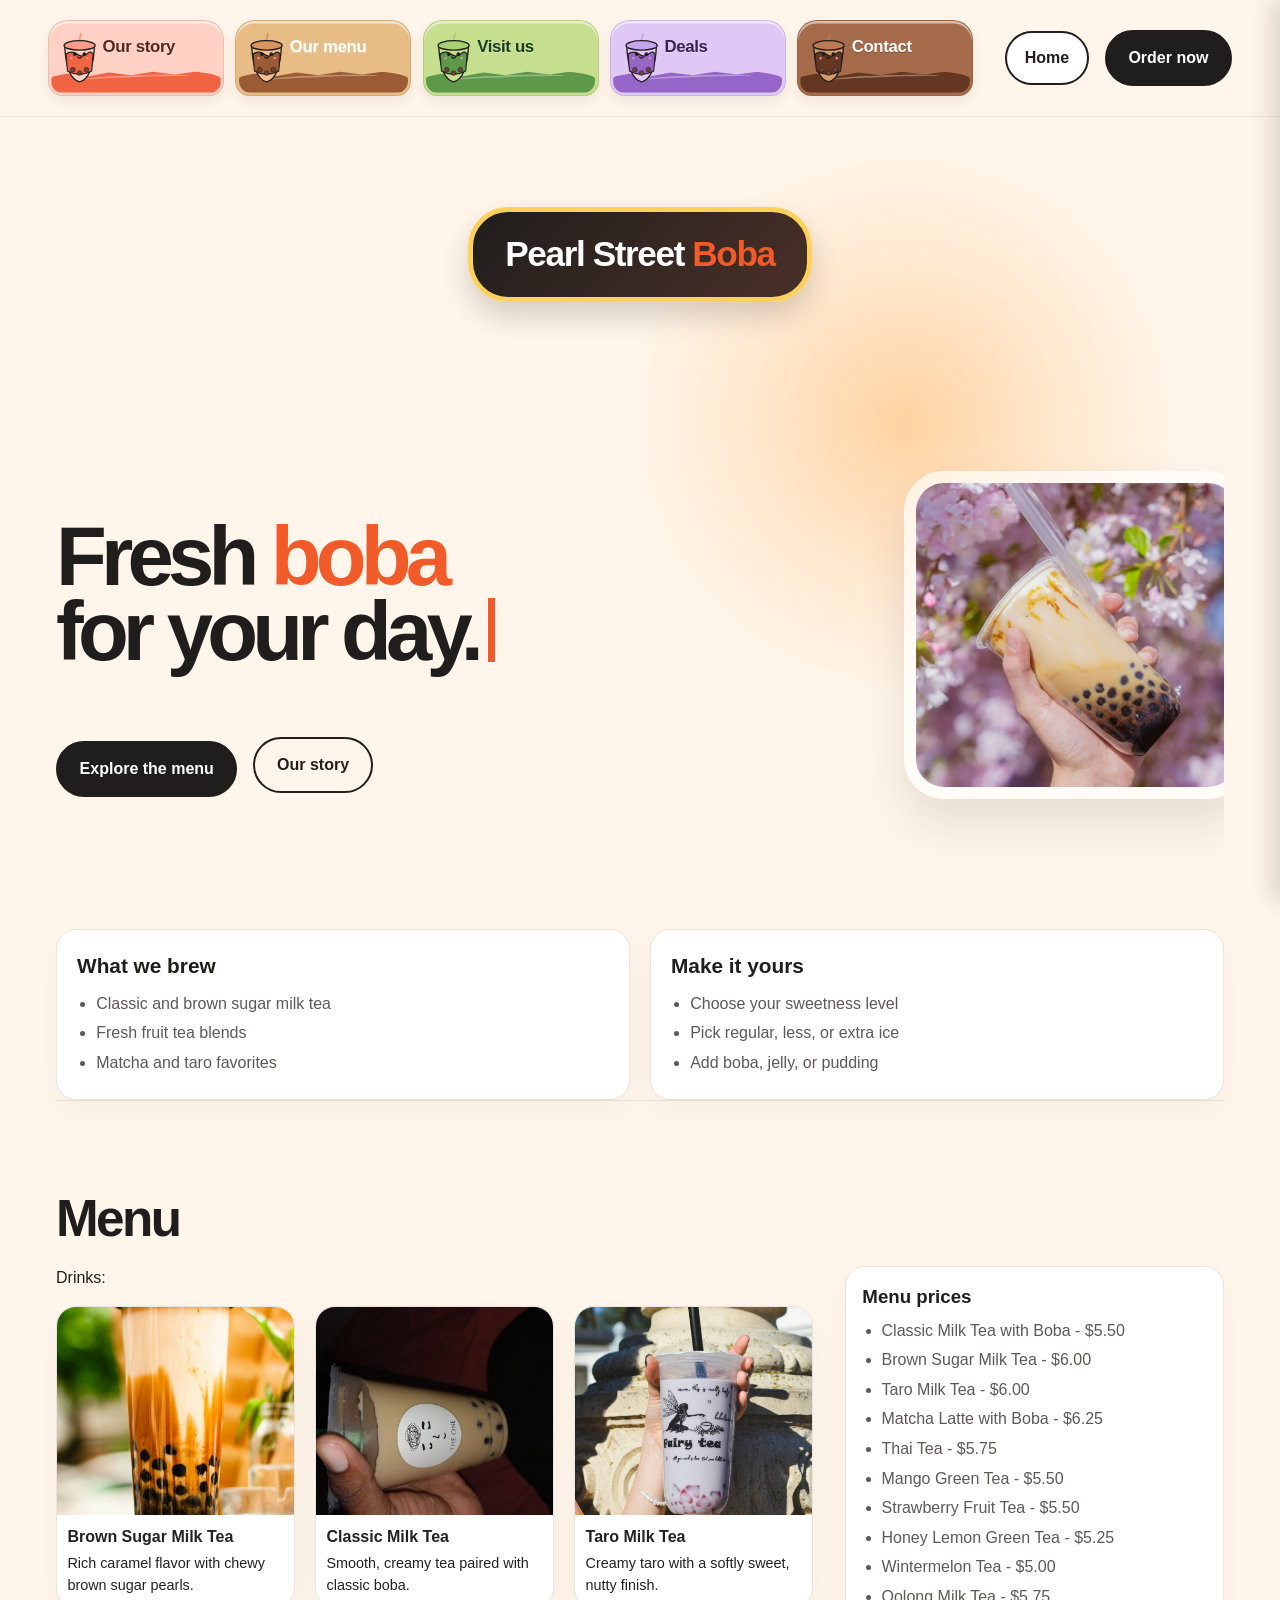
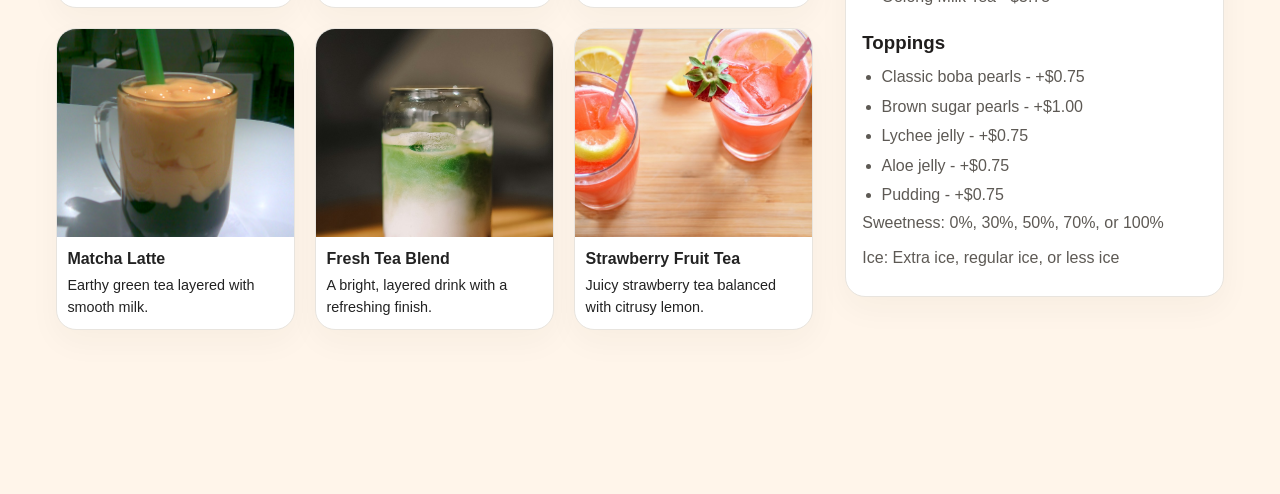
==== index.html @ e5bd7347 "Add home button to site navigation" ====
<!DOCTYPE html>
<html lang="en">
<head>
  <meta charset="UTF-8" />
  <meta name="viewport" content="width=device-width, initial-scale=1.0" />
  <title>Pearl Street Boba</title>
  <style>
    body {
      margin: 0;
      padding: 1.5rem;
      font-family: Arial, Helvetica, sans-serif;
      font-size: 1rem;
      line-height: 1.5;
      color: #222;
      background: #f7f7f7;
    }

    .top-tabs {
      display: flex;
      gap: 0.5rem;
      margin-bottom: 1.5rem;
      padding-bottom: 0.5rem;
      border-bottom: 1px solid #ddd;
    }

    .top-tabs a {
      padding: 0.55rem 0.8rem;
      color: #2f6f3e;
      background: #fff;
      border: 1px solid #cbd9cb;
      border-radius: 0.25rem;
      text-decoration: none;
    }

    .top-tabs a:hover,
    .top-tabs a:focus-visible {
      color: #fff;
      background: #2f6f3e;
    }

    h1 {
      margin: 0 0 0.35rem;
      font-size: 2rem;
    }

    h2 {
      margin: 1.75rem 0 0.5rem;
      font-size: 1.2rem;
    }

    p {
      margin: 0 0 0.65rem;
      max-width: 36rem;
    }

    ul {
      margin: 0 0 0.75rem;
      padding-left: 1.25rem;
    }

    li {
      margin-bottom: 0.25rem;
    }

    .hero {
      display: grid;
      grid-template-columns: minmax(0, 1fr) minmax(14rem, 20rem);
      gap: 1.5rem;
      align-items: center;
      margin-bottom: 2rem;
      padding: 2rem;
      background: #e8f3e8;
      border-radius: 0.5rem;
    }

    .hero h1 {
      margin-bottom: 0.5rem;
    }

    .hero-button {
      display: inline-block;
      margin-top: 0.5rem;
      padding: 0.65rem 1rem;
      color: #fff;
      background: #2f6f3e;
      border-radius: 0.25rem;
      text-decoration: none;
    }

    .hero img {
      width: 100%;
      height: 18rem;
      object-fit: cover;
      border-radius: 0.5rem;
      animation: slide-in 0.8s ease-out both;
    }

    @keyframes slide-in {
      from {
        opacity: 0;
        transform: translateX(2rem);
      }
      to {
        opacity: 1;
        transform: translateX(0);
      }
    }

    .shop-intro {
      margin-bottom: 2rem;
      padding: 1.5rem;
      background: #fff;
      border: 1px solid #ddd;
      border-radius: 0.5rem;
    }

    .shop-intro h1,
    .shop-intro h2 {
      margin-top: 0;
    }

    .items-section {
      padding-top: 1rem;
      border-top: 2px solid #d9e5d9;
    }

    .quick-picks-row {
      display: grid;
      grid-template-columns: repeat(2, minmax(0, 1fr));
      gap: 1.25rem;
      margin: 1.5rem 0 0;
    }

    .quick-pick {
      padding: 1.25rem;
      border: 1px solid #e8e4de;
      border-radius: 1.25rem;
      background: #fff;
      box-shadow: 0 0.75rem 2rem rgba(61, 46, 33, 0.04);
    }

    .quick-pick h2 {
      margin: 0 0 0.65rem;
      font-size: 1.3rem;
    }

    .quick-pick ul,
    .price-list ul {
      margin: 0;
      padding-left: 1.2rem;
      color: #5d5954;
    }

    .quick-pick li + li,
    .price-list li + li {
      margin-top: 0.35rem;
    }

    .menu-layout {
      display: grid;
      grid-template-columns: minmax(0, 2fr) minmax(14rem, 1fr);
      gap: 1.5rem;
      align-items: start;
    }

    .price-list {
      padding: 1rem;
      background: #fff;
      border: 1px solid #ddd;
      border-radius: 0.4rem;
    }

    .price-list h3 {
      margin: 0 0 0.5rem;
    }

    .price-list h3:not(:first-child) {
      margin-top: 1.25rem;
    }

    .drink-gallery {
      display: grid;
      grid-template-columns: repeat(3, minmax(0, 1fr));
      gap: 1rem;
      max-width: 48rem;
      margin: 1rem 0 1.25rem;
    }

    .drink-card {
      display: flex;
      flex-direction: column;
      width: 100%;
      margin: 0;
      padding: 0;
      color: #222;
      font: inherit;
      text-align: left;
      cursor: pointer;
      overflow: hidden;
      background: #fff;
      border: 1px solid #ddd;
      border-radius: 0.4rem;
      transition: transform 0.2s ease, border-color 0.2s ease;
    }

    .drink-card:hover,
    .drink-card:focus-visible {
      transform: translateY(-0.2rem);
      border-color: #2f6f3e;
    }

    .drink-card img {
      display: block;
      width: 100%;
      height: 10rem;
      object-fit: cover;
    }

    .drink-card-copy {
      flex: 1;
      padding: 0.65rem;
      font-size: 0.9rem;
    }

    .drink-card-copy strong {
      display: block;
      margin: 0 0 0.25rem;
      font-size: 1rem;
    }

    .drink-card-copy span {
      display: block;
      margin: 0;
      font-size: 0.9rem;
    }

    .drink-details {
      position: fixed;
      top: 0;
      right: 0;
      z-index: 2;
      box-sizing: border-box;
      width: min(22rem, calc(100% - 2rem));
      height: 100vh;
      padding: 2rem 1.5rem;
      overflow-y: auto;
      background: #fff;
      box-shadow: -0.5rem 0 1.5rem rgba(0, 0, 0, 0.15);
      transform: translateX(100%);
      transition: transform 0.3s ease;
    }

    .drink-details.is-open {
      transform: translateX(0);
    }

    .drink-details h2 {
      margin-top: 0;
    }

    .details-label {
      color: #2f6f3e;
      font-size: 0.85rem;
      font-weight: bold;
      text-transform: uppercase;
      letter-spacing: 0.05em;
    }

    .details-close {
      position: absolute;
      top: 1rem;
      right: 1rem;
      padding: 0.25rem 0.55rem;
      color: #222;
      background: #f1f1f1;
      border: 1px solid #ddd;
      border-radius: 0.25rem;
      font-size: 1.25rem;
      cursor: pointer;
    }

    .info-row {
      display: grid;
      grid-template-columns: repeat(2, minmax(0, 1fr));
      gap: 1rem;
      margin-top: 1.5rem;
    }

    .info-block {
      padding: 1rem;
      background: #fff;
      border: 1px solid #ddd;
      border-radius: 0.4rem;
    }

    .info-block h2 {
      margin-top: 0;
    }

    @media (max-width: 600px) {
      .hero {
        grid-template-columns: 1fr;
      }

      .menu-layout {
        grid-template-columns: 1fr;
      }

      .drink-gallery,
      .info-row {
        grid-template-columns: repeat(2, minmax(0, 1fr));
      }
    }

    @media (max-width: 450px) {
      .drink-gallery,
      .info-row {
        grid-template-columns: 1fr;
      }
    }

    body {
      padding: 0;
      color: #201e1d;
      background: #fff5ea;
    }

    .site-header {
      display: flex;
      align-items: center;
      gap: 2rem;
      padding: 1.25rem 3rem;
      background: #fff5ea;
      border-bottom: 1px solid #e8e4de;
    }

    .brand {
      display: inline-flex;
      align-items: center;
      gap: 0.7rem;
      color: #201e1d;
      font-size: 1.25rem;
      font-weight: 800;
      letter-spacing: -0.03em;
      text-decoration: none;
      white-space: nowrap;
    }

    .brand-mark {
      display: grid;
      width: 2.4rem;
      height: 2.4rem;
      place-items: center;
      color: #201e1d;
      background: #ffd05a;
      border-radius: 50%;
      font-size: 0.75rem;
      font-weight: 900;
    }

    .site-header .top-tabs {
      flex: 1;
      justify-content: stretch;
      gap: 0.7rem;
      margin: 0;
      padding: 0;
      border: 0;
    }

    .site-header .top-tabs a {
      flex: 1 1 0;
      position: relative;
      overflow: visible;
      box-sizing: border-box;
      height: 4.75rem;
      padding: 0.8rem 0.65rem 0.8rem 3.35rem;
      color: #5d5954;
      border: 1px solid rgba(61, 46, 33, 0.12);
      border-radius: 1.25rem 1.25rem 0.9rem 0.9rem;
      background: var(--drink-body);
      box-shadow: inset 0 0.15rem 0 rgba(255, 255, 255, 0.55), 0 0.35rem 0.75rem rgba(61, 46, 33, 0.08);
      font-weight: 900;
      font-size: 1.05rem;
      letter-spacing: -0.02em;
      text-align: center;
      text-shadow: 0 0.05rem 0 rgba(255, 255, 255, 0.35);
      white-space: nowrap;
      transition: transform 0.2s ease, box-shadow 0.2s ease;
    }

    .site-header .top-tabs a > .nav-label {
      position: relative;
      z-index: 2;
      display: block;
      text-align: left;
    }

    .site-header .top-tabs a > .box-liquid {
      position: absolute;
      right: 0.15rem;
      bottom: 0.15rem;
      left: 0.15rem;
      z-index: 0;
      display: block;
      height: 1.45rem;
      background: var(--drink-liquid);
      border-radius: 50% 50% 0.75rem 0.75rem / 42% 42% 0.75rem 0.75rem;
      clip-path: polygon(0 32%, 10% 18%, 22% 29%, 34% 13%, 47% 25%, 60% 10%, 73% 22%, 86% 9%, 100% 20%, 100% 100%, 0 100%);
    }

    .site-header .top-tabs a > .box-liquid::after {
      position: absolute;
      top: 0.35rem;
      right: 18%;
      left: 18%;
      height: 0.25rem;
      border-top: 2px solid rgba(255, 255, 255, 0.32);
      border-radius: 50%;
      content: "";
      transform: rotate(-2deg);
    }

    .drink-sticker {
      position: absolute;
      top: 0.55rem;
      left: 0.55rem;
      z-index: 2;
      display: block;
      width: 2.7rem;
      height: 3.7rem;
      overflow: visible;
    }

    .drink-sticker .sticker-body {
      fill: var(--sticker-body);
      stroke: #201e1d;
      stroke-width: 2;
    }

    .drink-sticker .sticker-liquid {
      fill: var(--sticker-liquid);
      stroke: #201e1d;
      stroke-width: 1.5;
      transform: scaleY(1.25) translateY(-0.08rem);
      transform-origin: center bottom;
    }

    .drink-sticker .sticker-lid {
      fill: var(--sticker-lid);
      stroke: #201e1d;
      stroke-width: 2;
    }

    .drink-sticker .sticker-straw {
      fill: none;
      stroke: var(--sticker-lid);
      stroke-width: 3;
      stroke-linecap: round;
    }

    .drink-sticker .sticker-eye {
      fill: #201e1d;
    }

    .drink-sticker .sticker-cheek {
      fill: #f49a9d;
    }

    .drink-sticker .sticker-pearl {
      fill: #704432;
      stroke: #201e1d;
      stroke-width: 0.8;
    }

    .drink-sticker .sticker-mouth {
      fill: none;
      stroke: #201e1d;
      stroke-width: 1.7;
      stroke-linecap: round;
    }

    .site-header .top-tabs a > .cup-straw {
      position: absolute;
      top: -0.35rem;
      left: 50%;
      z-index: 0;
      display: block;
      width: 0.18rem;
      height: 0.8rem;
      background: rgba(255, 255, 255, 0.78);
      border: 1px solid rgba(61, 46, 33, 0.28);
      border-radius: 0.2rem;
      transform: translateX(-50%) rotate(8deg);
    }

    .site-header .top-tabs a > .cup-liquid {
      position: absolute;
      right: 0;
      bottom: 0;
      left: 0;
      z-index: 0;
      display: block;
      height: 1.85rem;
      background: var(--drink-liquid);
      border-radius: 50% 50% 0.8rem 0.8rem / 28% 28% 0.8rem 0.8rem;
      clip-path: polygon(0 30%, 10% 18%, 22% 27%, 34% 13%, 47% 22%, 60% 10%, 73% 19%, 86% 7%, 100% 15%, 100% 100%, 0 100%);
      transform: rotate(-6deg) scale(1.04);
      transform-origin: center bottom;
    }

    .site-header .top-tabs a > .cup-liquid::after {
      position: absolute;
      top: 0.45rem;
      left: 18%;
      width: 64%;
      height: 0.35rem;
      border-top: 2px solid rgba(255, 255, 255, 0.3);
      border-radius: 50%;
      content: "";
      transform: rotate(-2deg);
    }

    .site-header .top-tabs a > .cup-face {
      position: absolute;
      top: 2rem;
      left: 50%;
      z-index: 2;
      display: block;
      width: 2.4rem;
      height: 1.25rem;
      background:
        radial-gradient(circle at 24% 34%, #201e1d 0 0.18rem, transparent 0.2rem),
        radial-gradient(circle at 76% 34%, #201e1d 0 0.18rem, transparent 0.2rem),
        radial-gradient(circle at 4% 77%, #f49a9d 0 0.14rem, transparent 0.17rem),
        radial-gradient(circle at 96% 77%, #f49a9d 0 0.14rem, transparent 0.17rem);
      border-radius: 50%;
      transform: translateX(-50%);
    }

    .site-header .top-tabs a > .cup-face::after {
      position: absolute;
      top: 0.55rem;
      left: 50%;
      width: 0.55rem;
      height: 0.28rem;
      border-bottom: 0.14rem solid #201e1d;
      border-radius: 0 0 1rem 1rem;
      content: "";
      transform: translateX(-50%);
    }

    .site-header .top-tabs a:nth-child(1) {
      --drink-body: #ffd1c4;
      --drink-liquid: #f06443;
      --sticker-body: #ffd1c4;
      --sticker-liquid: #f06443;
      --sticker-lid: #ff9c89;
      color: #542822;
    }

    .site-header .top-tabs a:nth-child(2) {
      --drink-body: #e8bd85;
      --drink-liquid: #9a5b35;
      --sticker-body: #f2c28e;
      --sticker-liquid: #9a5b35;
      --sticker-lid: #d9975f;
      color: #fff;
    }

    .site-header .top-tabs a:nth-child(3) {
      --drink-body: #c5df8e;
      --drink-liquid: #5e9849;
      --sticker-body: #c5df8e;
      --sticker-liquid: #5e9849;
      --sticker-lid: #a8d174;
      color: #173e25;
    }

    .site-header .top-tabs a:nth-child(4) {
      --drink-body: #dfc7f6;
      --drink-liquid: #9566c7;
      --sticker-body: #dfc7f6;
      --sticker-liquid: #9566c7;
      --sticker-lid: #c5a5ed;
      color: #3a234b;
    }

    .site-header .top-tabs a:nth-child(5) {
      --drink-body: #a66b4b;
      --drink-liquid: #653622;
      --sticker-body: #d79a6d;
      --sticker-liquid: #653622;
      --sticker-lid: #b97a54;
      color: #fff;
      text-shadow: 0 0.05rem 0 rgba(0, 0, 0, 0.25);
    }

    .site-header .top-tabs a:hover,
    .site-header .top-tabs a:focus-visible {
      box-shadow: inset 0 0.15rem 0 rgba(255, 255, 255, 0.7), 0 0.6rem 1rem rgba(61, 46, 33, 0.16);
      transform: translateY(-0.15rem);
    }

    .header-actions {
      display: flex;
      align-items: center;
      gap: 1rem;
    }

    .language-switch {
      display: inline-flex;
      align-items: center;
      gap: 0.35rem;
      padding: 0.25rem;
      color: #5d5954;
      background: #eeebe5;
      border-radius: 2rem;
      font-weight: 700;
    }

    .language-switch strong {
      padding: 0.55rem 0.8rem;
      color: #fff;
      background: #201e1d;
      border-radius: 50%;
      font-size: 0.8rem;
    }

    .header-cta,
    .hero-button {
      display: inline-block;
      padding: 0.9rem 1.35rem;
      color: #fff;
      background: #201e1d;
      border: 2px solid #201e1d;
      border-radius: 2rem;
      font-weight: 800;
      text-decoration: none;
    }

    .header-home {
      display: inline-block;
      padding: 0.8rem 1.1rem;
      color: #201e1d;
      background: #fff;
      border: 2px solid #201e1d;
      border-radius: 2rem;
      font-weight: 800;
      text-decoration: none;
      white-space: nowrap;
    }

    .header-home:hover,
    .header-home:focus-visible {
      color: #fff;
      background: #201e1d;
    }

    .header-cta:hover,
    .hero-button:hover {
      color: #201e1d;
      background: transparent;
    }

    .page-content {
      max-width: 82rem;
      margin: 0 auto;
      padding: 0 3.5rem 4rem;
    }

    .hero {
      position: relative;
      min-height: calc(100vh - 7rem);
      margin: 0;
      padding: 1.25rem 0 1.5rem;
      box-sizing: border-box;
      background: transparent;
      border-radius: 0;
      overflow: hidden;
    }

    .hero::after {
      position: absolute;
      top: 2rem;
      right: 4%;
      width: 34rem;
      height: 34rem;
      background: radial-gradient(circle, #ffd3a2 0%, #ffe9d0 42%, rgba(255, 233, 208, 0) 72%);
      border-radius: 50%;
      content: "";
    }

    .hero-copy,
    .hero-visual {
      position: relative;
      z-index: 1;
    }

    .hero-copy {
      max-width: 45rem;
    }

    .hero h1 {
      max-width: 48rem;
      margin-bottom: 0.65rem;
      font-size: clamp(3.25rem, 6.5vw, 5.8rem);
      line-height: 0.9;
      letter-spacing: -0.07em;
    }

    .hero h1 .accent {
      color: #f15b2a;
    }

    .typing-headline.typing-active::after {
      display: inline-block;
      width: 0.08em;
      height: 0.78em;
      margin-left: 0.12em;
      background: #f15b2a;
      content: "";
      vertical-align: -0.03em;
      animation: typing-caret 0.8s step-end infinite;
    }

    @keyframes typing-caret {
      50% {
        opacity: 0;
      }
    }

    .hero-copy > p {
      max-width: 42rem;
      color: #5d5954;
      font-size: clamp(1.1rem, 2vw, 1.35rem);
    }

    .hero-support.ink-pending {
      opacity: 0;
    }

    .hero-support.ink-in {
      animation: ink-in 0.75s ease-out both;
    }

    @keyframes ink-in {
      0% {
        opacity: 0;
        filter: blur(0.55rem);
        transform: translateY(0.45rem);
      }
      25% {
        opacity: 0.12;
      }
      55% {
        opacity: 0.42;
        filter: blur(0.25rem);
      }
      80% {
        opacity: 0.78;
      }
      100% {
        opacity: 1;
        filter: blur(0);
        transform: translateY(0);
      }
    }

    .hero-actions {
      display: flex;
      align-items: center;
      gap: 1rem;
      margin-top: 1.25rem;
    }

    .hero-secondary {
      padding: 0.9rem 1.35rem;
      color: #201e1d;
      border: 2px solid #201e1d;
      border-radius: 2rem;
      font-weight: 800;
      text-decoration: none;
    }

    .hero-secondary:hover {
      color: #fff;
      background: #201e1d;
    }

    .hero-visual {
      width: min(100%, 25rem);
      margin: -3rem 5% 0 auto;
    }

    .hero-visual img {
      display: block;
      width: 100%;
      height: 19rem;
      margin: 0;
      object-fit: cover;
      border: 0.8rem solid rgba(255, 255, 255, 0.65);
      border-radius: 2.5rem;
      box-shadow: 0 1.5rem 3rem rgba(61, 46, 33, 0.12);
    }

    .hero-logo {
      grid-column: 1 / -1;
      position: relative;
      z-index: 2;
      display: flex;
      align-items: center;
      justify-content: center;
      width: max-content;
      max-width: calc(100% - 2.4rem);
      margin: 0 auto 1rem;
      padding: 1rem 2rem;
      color: #fff;
      background: linear-gradient(135deg, #201e1d, #4a3027);
      border: 0.35rem solid #ffd05a;
      border-radius: 2.5rem;
      box-shadow: 0 0.9rem 1.75rem rgba(61, 46, 33, 0.2);
      font-size: clamp(1.4rem, 3vw, 2.2rem);
      font-weight: 800;
      letter-spacing: -0.04em;
      white-space: nowrap;
      transform: translateY(-0.75rem);
    }

    .hero-logo .accent {
      color: #f15b2a;
    }

    .shop-intro {
      max-width: 46rem;
      margin: 0;
      padding: 5rem 0 4rem;
      background: transparent;
      border: 0;
      border-top: 1px solid #e8e4de;
      border-radius: 0;
    }

    .shop-intro h1 {
      font-size: clamp(2rem, 4vw, 3.5rem);
      letter-spacing: -0.05em;
    }

    .shop-intro p,
    .info-block p,
    .price-list p {
      color: #5d5954;
    }

    .items-section {
      padding: 5rem 0;
      border-top: 1px solid #e8e4de;
    }

    .items-section > h2 {
      margin-top: 0;
      font-size: clamp(2rem, 4vw, 3.5rem);
      letter-spacing: -0.05em;
    }

    .menu-layout {
      grid-template-columns: minmax(0, 2fr) minmax(18rem, 1fr);
      gap: 2rem;
    }

    .price-list,
    .info-block {
      background: #fff;
      border: 1px solid #e8e4de;
      border-radius: 1.25rem;
      box-shadow: 0 0.75rem 2rem rgba(61, 46, 33, 0.04);
    }

    .drink-gallery {
      max-width: none;
      gap: 1.25rem;
    }

    .drink-card {
      border: 1px solid #e8e4de;
      border-radius: 1.25rem;
      box-shadow: 0 0.75rem 2rem rgba(61, 46, 33, 0.04);
    }

    .drink-card:hover,
    .drink-card:focus-visible {
      border-color: #f15b2a;
      box-shadow: 0 1rem 2.2rem rgba(61, 46, 33, 0.1);
    }

    .drink-card img {
      height: 13rem;
    }

      .quick-picks-row {
        gap: 1.25rem;
      }

    .info-row {
      margin-top: 4rem;
    }

    .info-block {
      border-radius: 1.25rem;
    }

    .drink-details {
      border-left: 0.4rem solid #f15b2a;
    }

    @media (max-width: 1000px) {
      .site-header {
        flex-wrap: wrap;
        padding: 1rem 1.5rem;
      }

      .site-header .top-tabs {
        order: 3;
        flex-basis: 100%;
        justify-content: flex-start;
        overflow-x: auto;
      }

      .site-header .top-tabs a {
        flex: 0 0 auto;
        min-width: 7rem;
      }

      .header-actions {
        margin-left: auto;
      }

      .page-content {
        padding-right: 1.5rem;
        padding-left: 1.5rem;
      }
    }

    @media (max-width: 600px) {
      .page-content {
        padding-right: 1rem;
        padding-left: 1rem;
      }

      .hero {
        min-height: auto;
        padding: 4rem 0;
      }

      .hero h1 {
        font-size: clamp(3.3rem, 16vw, 5rem);
      }

      .hero-logo {
        max-width: 100%;
        padding: 0.8rem 1rem;
        font-size: clamp(1.1rem, 6vw, 1.5rem);
      }

      .hero-visual {
        width: 100%;
        margin: 2rem 0 0;
      }

      .hero-visual img {
        width: 100%;
        height: 20rem;
      }

      .hero-actions {
        align-items: stretch;
        flex-direction: column;
      }

      .hero-button,
      .hero-secondary {
        text-align: center;
      }

      .header-actions {
        gap: 0.5rem;
      }

      .quick-picks-row {
        grid-template-columns: 1fr;
      }

      .language-switch {
        display: none;
      }
    }
  </style>
</head>
<body>
  <header class="site-header">
    <nav class="top-tabs" aria-label="Main navigation">
      <a href="our-story.html">
        <span class="box-liquid" aria-hidden="true"></span>
        <svg class="drink-sticker" viewBox="0 0 64 82" aria-hidden="true">
          <path class="sticker-straw" d="M31 16 L34 3" />
          <path class="sticker-body" d="M10 20 Q12 69 32 74 Q52 69 54 20 Z" />
          <path class="sticker-liquid" d="M12 44 Q20 39 28 44 Q36 49 44 43 Q49 40 52 44 L50 64 Q32 72 14 64 Z" />
          <ellipse class="sticker-lid" cx="32" cy="20" rx="23" ry="7" />
          <circle class="sticker-eye" cx="25" cy="33" r="2.7" />
          <circle class="sticker-eye" cx="39" cy="33" r="2.7" />
          <circle class="sticker-cheek" cx="20" cy="39" r="1.7" />
          <circle class="sticker-cheek" cx="44" cy="39" r="1.7" />
          <path class="sticker-mouth" d="M29 37 Q32 41 35 37" />
          <circle class="sticker-pearl" cx="22" cy="56" r="3.5" />
          <circle class="sticker-pearl" cx="32" cy="61" r="3.5" />
          <circle class="sticker-pearl" cx="42" cy="56" r="3.5" />
        </svg>
        <span class="nav-label">Our story</span>
      </a>
      <a href="our-menu.html">
        <span class="box-liquid" aria-hidden="true"></span>
        <svg class="drink-sticker" viewBox="0 0 64 82" aria-hidden="true">
          <path class="sticker-straw" d="M31 16 L34 3" />
          <path class="sticker-body" d="M10 20 Q12 69 32 74 Q52 69 54 20 Z" />
          <path class="sticker-liquid" d="M12 44 Q20 39 28 44 Q36 49 44 43 Q49 40 52 44 L50 64 Q32 72 14 64 Z" />
          <ellipse class="sticker-lid" cx="32" cy="20" rx="23" ry="7" />
          <circle class="sticker-eye" cx="25" cy="33" r="2.7" />
          <circle class="sticker-eye" cx="39" cy="33" r="2.7" />
          <circle class="sticker-cheek" cx="20" cy="39" r="1.7" />
          <circle class="sticker-cheek" cx="44" cy="39" r="1.7" />
          <path class="sticker-mouth" d="M29 37 Q32 41 35 37" />
          <circle class="sticker-pearl" cx="22" cy="56" r="3.5" />
          <circle class="sticker-pearl" cx="32" cy="61" r="3.5" />
          <circle class="sticker-pearl" cx="42" cy="56" r="3.5" />
        </svg>
        <span class="nav-label">Our menu</span>
      </a>
      <a href="visit-us.html">
        <span class="box-liquid" aria-hidden="true"></span>
        <svg class="drink-sticker" viewBox="0 0 64 82" aria-hidden="true">
          <path class="sticker-straw" d="M31 16 L34 3" />
          <path class="sticker-body" d="M10 20 Q12 69 32 74 Q52 69 54 20 Z" />
          <path class="sticker-liquid" d="M12 44 Q20 39 28 44 Q36 49 44 43 Q49 40 52 44 L50 64 Q32 72 14 64 Z" />
          <ellipse class="sticker-lid" cx="32" cy="20" rx="23" ry="7" />
          <circle class="sticker-eye" cx="25" cy="33" r="2.7" />
          <circle class="sticker-eye" cx="39" cy="33" r="2.7" />
          <circle class="sticker-cheek" cx="20" cy="39" r="1.7" />
          <circle class="sticker-cheek" cx="44" cy="39" r="1.7" />
          <path class="sticker-mouth" d="M29 37 Q32 41 35 37" />
          <circle class="sticker-pearl" cx="22" cy="56" r="3.5" />
          <circle class="sticker-pearl" cx="32" cy="61" r="3.5" />
          <circle class="sticker-pearl" cx="42" cy="56" r="3.5" />
        </svg>
        <span class="nav-label">Visit us</span>
      </a>
      <a href="deals.html">
        <span class="box-liquid" aria-hidden="true"></span>
        <svg class="drink-sticker" viewBox="0 0 64 82" aria-hidden="true">
          <path class="sticker-straw" d="M31 16 L34 3" />
          <path class="sticker-body" d="M10 20 Q12 69 32 74 Q52 69 54 20 Z" />
          <path class="sticker-liquid" d="M12 44 Q20 39 28 44 Q36 49 44 43 Q49 40 52 44 L50 64 Q32 72 14 64 Z" />
          <ellipse class="sticker-lid" cx="32" cy="20" rx="23" ry="7" />
          <circle class="sticker-eye" cx="25" cy="33" r="2.7" />
          <circle class="sticker-eye" cx="39" cy="33" r="2.7" />
          <circle class="sticker-cheek" cx="20" cy="39" r="1.7" />
          <circle class="sticker-cheek" cx="44" cy="39" r="1.7" />
          <path class="sticker-mouth" d="M29 37 Q32 41 35 37" />
          <circle class="sticker-pearl" cx="22" cy="56" r="3.5" />
          <circle class="sticker-pearl" cx="32" cy="61" r="3.5" />
          <circle class="sticker-pearl" cx="42" cy="56" r="3.5" />
        </svg>
        <span class="nav-label">Deals</span>
      </a>
      <a href="contact.html">
        <span class="box-liquid" aria-hidden="true"></span>
        <svg class="drink-sticker" viewBox="0 0 64 82" aria-hidden="true">
          <path class="sticker-straw" d="M31 16 L34 3" />
          <path class="sticker-body" d="M10 20 Q12 69 32 74 Q52 69 54 20 Z" />
          <path class="sticker-liquid" d="M12 44 Q20 39 28 44 Q36 49 44 43 Q49 40 52 44 L50 64 Q32 72 14 64 Z" />
          <ellipse class="sticker-lid" cx="32" cy="20" rx="23" ry="7" />
          <circle class="sticker-eye" cx="25" cy="33" r="2.7" />
          <circle class="sticker-eye" cx="39" cy="33" r="2.7" />
          <circle class="sticker-cheek" cx="20" cy="39" r="1.7" />
          <circle class="sticker-cheek" cx="44" cy="39" r="1.7" />
          <path class="sticker-mouth" d="M29 37 Q32 41 35 37" />
          <circle class="sticker-pearl" cx="22" cy="56" r="3.5" />
          <circle class="sticker-pearl" cx="32" cy="61" r="3.5" />
          <circle class="sticker-pearl" cx="42" cy="56" r="3.5" />
        </svg>
        <span class="nav-label">Contact</span>
      </a>
    </nav>

    <div class="header-actions">
      <a class="header-home" href="index.html" aria-current="page">Home</a>
      <a class="header-cta" href="#menu">Order now</a>
    </div>
  </header>

  <main class="page-content">
    <section class="hero">
      <div class="hero-logo">
        <span>Pearl Street <span class="accent">Boba</span></span>
      </div>
      <div class="hero-copy">
        <h1 class="typing-headline" aria-label="Fresh boba for your day."><span data-typing="Fresh ">Fresh </span><span class="accent" data-typing="boba">boba</span><br /><span data-typing="for your day.">for your day.</span></h1>
        <p class="hero-support">Fresh tea, soft pearls, and bright flavors made right near campus.</p>
        <div class="hero-actions">
          <a class="hero-button" href="#menu">Explore the menu</a>
          <a class="hero-secondary" href="our-story.html">Our story</a>
        </div>
      </div>
      <div class="hero-visual">
        <img src="images/hero.jpg" alt="Boba tea held beneath pink blossoms" />
      </div>
    </section>

    <section class="quick-picks-row" aria-label="Boba choices">
      <article class="quick-pick">
        <h2>What we brew</h2>
        <ul>
          <li>Classic and brown sugar milk tea</li>
          <li>Fresh fruit tea blends</li>
          <li>Matcha and taro favorites</li>
        </ul>
      </article>
      <article class="quick-pick">
        <h2>Make it yours</h2>
        <ul>
          <li>Choose your sweetness level</li>
          <li>Pick regular, less, or extra ice</li>
          <li>Add boba, jelly, or pudding</li>
        </ul>
      </article>
    </section>

    <section class="items-section" id="menu">
      <h2>Menu</h2>
      <div class="menu-layout">
      <div>
        <p>Drinks:</p>
        <div class="drink-gallery">
      <button class="drink-card" type="button" data-name="Brown Sugar Milk Tea" data-price="$6.00" data-info="Rich caramel flavor with chewy brown sugar pearls.">
        <img src="images/brown-sugar-cup.jpg" alt="Brown sugar milk tea with boba" />
        <span class="drink-card-copy">
          <strong>Brown Sugar Milk Tea</strong>
          <span>Rich caramel flavor with chewy brown sugar pearls.</span>
        </span>
      </button>
      <button class="drink-card" type="button" data-name="Classic Milk Tea" data-price="$5.50" data-info="Smooth, creamy tea paired with classic boba.">
        <img src="images/brown-sugar.jpg" alt="Milk tea with boba held in a cup" />
        <span class="drink-card-copy">
          <strong>Classic Milk Tea</strong>
          <span>Smooth, creamy tea paired with classic boba.</span>
        </span>
      </button>
      <button class="drink-card" type="button" data-name="Taro Milk Tea" data-price="$6.00" data-info="Creamy taro with a softly sweet, nutty finish.">
        <img src="images/taro.jpg" alt="Taro milk tea" />
        <span class="drink-card-copy">
          <strong>Taro Milk Tea</strong>
          <span>Creamy taro with a softly sweet, nutty finish.</span>
        </span>
      </button>
      <button class="drink-card" type="button" data-name="Matcha Latte" data-price="$6.25" data-info="Earthy green tea layered with smooth milk.">
        <img src="images/milk-tea.jpg" alt="Layered green tea drink" />
        <span class="drink-card-copy">
          <strong>Matcha Latte</strong>
          <span>Earthy green tea layered with smooth milk.</span>
        </span>
      </button>
      <button class="drink-card" type="button" data-name="Fresh Tea Blend" data-price="$5.50" data-info="A bright, layered drink with a refreshing finish.">
        <img src="images/layered.jpg" alt="Green and pink layered tea" />
        <span class="drink-card-copy">
          <strong>Fresh Tea Blend</strong>
          <span>A bright, layered drink with a refreshing finish.</span>
        </span>
      </button>
      <button class="drink-card" type="button" data-name="Strawberry Fruit Tea" data-price="$5.50" data-info="Juicy strawberry tea balanced with citrusy lemon.">
        <img src="images/strawberry.jpg" alt="Strawberry fruit tea with lemon" />
        <span class="drink-card-copy">
          <strong>Strawberry Fruit Tea</strong>
          <span>Juicy strawberry tea balanced with citrusy lemon.</span>
        </span>
      </button>
        </div>
      </div>

      <aside class="price-list">
        <h3>Menu prices</h3>
        <ul>
          <li>Classic Milk Tea with Boba - $5.50</li>
          <li>Brown Sugar Milk Tea - $6.00</li>
          <li>Taro Milk Tea - $6.00</li>
          <li>Matcha Latte with Boba - $6.25</li>
          <li>Thai Tea - $5.75</li>
          <li>Mango Green Tea - $5.50</li>
          <li>Strawberry Fruit Tea - $5.50</li>
          <li>Honey Lemon Green Tea - $5.25</li>
          <li>Wintermelon Tea - $5.00</li>
          <li>Oolong Milk Tea - $5.75</li>
        </ul>

        <h3>Toppings</h3>
        <ul>
          <li>Classic boba pearls - +$0.75</li>
          <li>Brown sugar pearls - +$1.00</li>
          <li>Lychee jelly - +$0.75</li>
          <li>Aloe jelly - +$0.75</li>
          <li>Pudding - +$0.75</li>
        </ul>

        <p>Sweetness: 0%, 30%, 50%, 70%, or 100%</p>
        <p>Ice: Extra ice, regular ice, or less ice</p>
      </aside>
      </div>
    </section>

  </main>

  <aside class="drink-details" id="drink-details" aria-hidden="true">
    <button class="details-close" type="button" aria-label="Close drink details">&times;</button>
    <p class="details-label">Drink details</p>
    <h2 id="details-title">Select a drink</h2>
    <p id="details-info">Choose a boba card to see more information.</p>
    <p><strong>Price:</strong> <span id="details-price">--</span></p>
  </aside>

  <script>
    const typingHeadline = document.querySelector('.typing-headline');
    const typingSegments = typingHeadline.querySelectorAll('[data-typing]');
    const heroSupport = document.querySelector('.hero-support');
    const reducedMotion = window.matchMedia('(prefers-reduced-motion: reduce)').matches;

    if (!reducedMotion) {
      heroSupport.classList.add('ink-pending');
      typingHeadline.classList.add('typing-active');
      let typingDelay = 0;

      typingSegments.forEach((segment) => {
        const text = segment.dataset.typing;
        segment.textContent = '';

        [...text].forEach((character) => {
          window.setTimeout(() => {
            segment.textContent += character;
          }, typingDelay);
          typingDelay += 55;
        });
      });

      window.setTimeout(() => {
        typingHeadline.classList.remove('typing-active');
        heroSupport.classList.remove('ink-pending');
        heroSupport.classList.add('ink-in');
      }, typingDelay + 700);
    }

    const detailsPanel = document.querySelector('#drink-details');
    const detailsTitle = document.querySelector('#details-title');
    const detailsInfo = document.querySelector('#details-info');
    const detailsPrice = document.querySelector('#details-price');
    const closeDetails = document.querySelector('.details-close');

    document.querySelectorAll('.drink-card').forEach((card) => {
      card.addEventListener('click', () => {
        detailsTitle.textContent = card.dataset.name;
        detailsInfo.textContent = card.dataset.info;
        detailsPrice.textContent = card.dataset.price;
        detailsPanel.classList.add('is-open');
        detailsPanel.setAttribute('aria-hidden', 'false');
      });
    });

    closeDetails.addEventListener('click', () => {
      detailsPanel.classList.remove('is-open');
      detailsPanel.setAttribute('aria-hidden', 'true');
    });

    document.addEventListener('keydown', (event) => {
      if (event.key === 'Escape') {
        detailsPanel.classList.remove('is-open');
        detailsPanel.setAttribute('aria-hidden', 'true');
      }
    });
  </script>
</body>
</html>
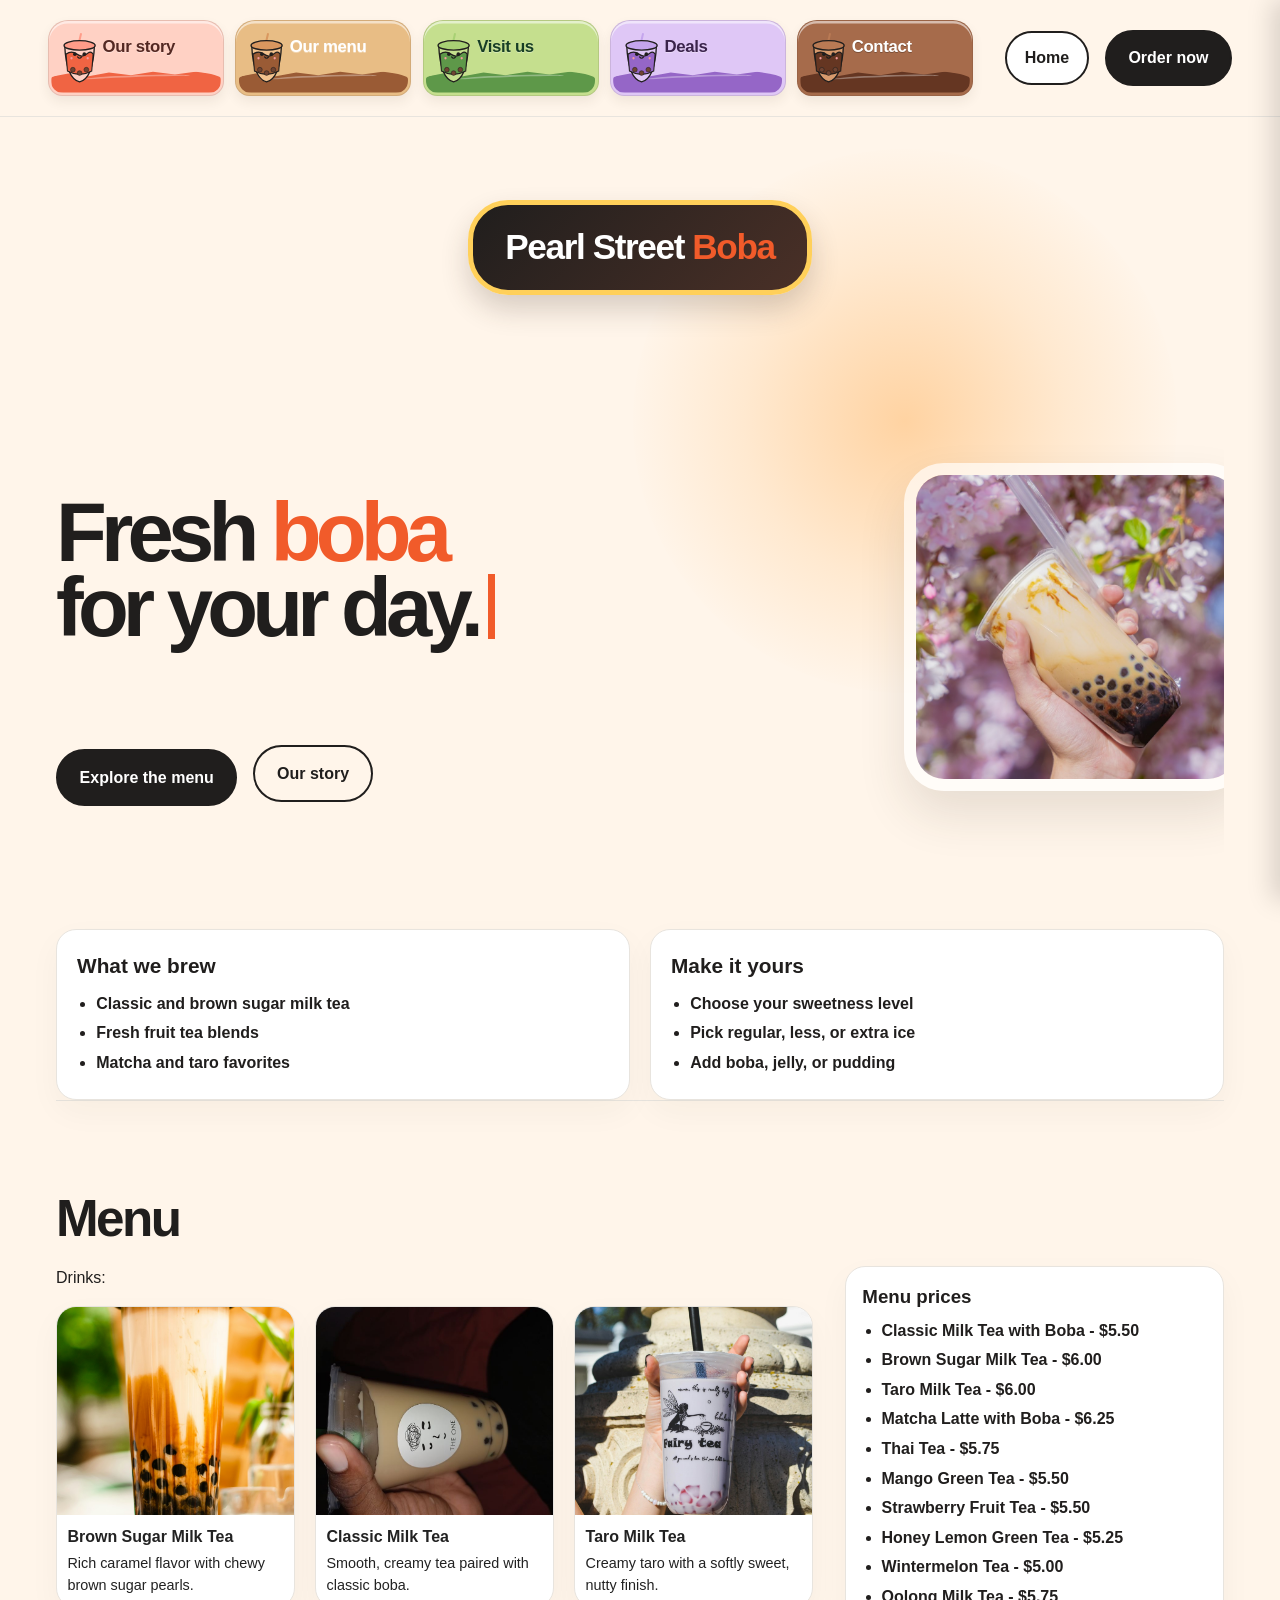
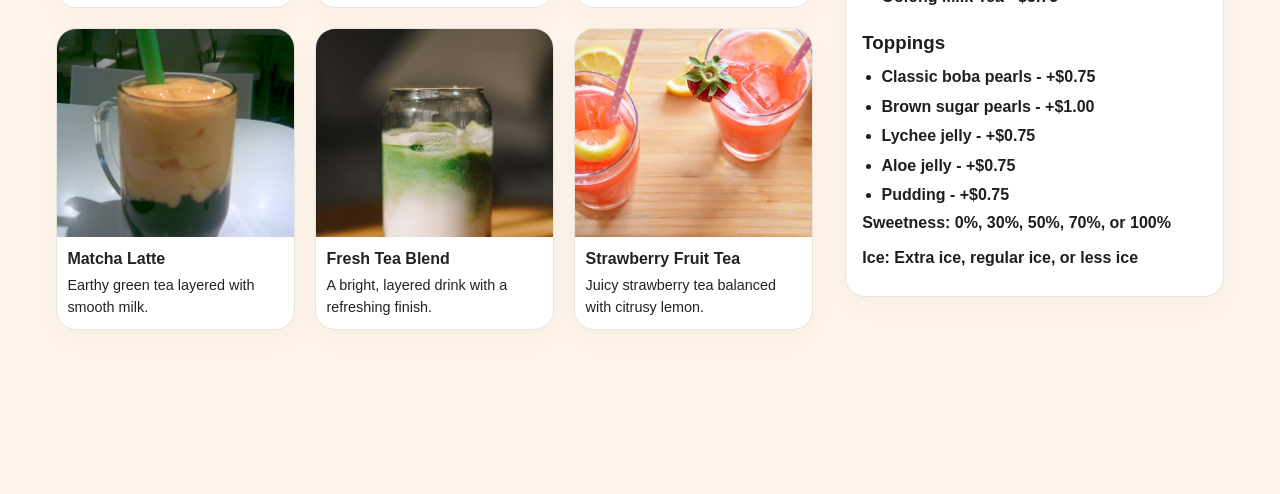
==== commit 1d03e041: "Make muted text black and bold" ====
--- a/index.html
+++ b/index.html
@@ -148,7 +148,8 @@
     .price-list ul {
       margin: 0;
       padding-left: 1.2rem;
-      color: #5d5954;
+      color: #201e1d;
+      font-weight: 700;
     }
 
     .quick-pick li + li,
@@ -374,7 +375,7 @@
       box-sizing: border-box;
       height: 4.75rem;
       padding: 0.8rem 0.65rem 0.8rem 3.35rem;
-      color: #5d5954;
+      color: #201e1d;
       border: 1px solid rgba(61, 46, 33, 0.12);
       border-radius: 1.25rem 1.25rem 0.9rem 0.9rem;
       background: var(--drink-body);
@@ -612,10 +613,10 @@
       align-items: center;
       gap: 0.35rem;
       padding: 0.25rem;
-      color: #5d5954;
+      color: #201e1d;
       background: #eeebe5;
       border-radius: 2rem;
-      font-weight: 700;
+      font-weight: 800;
     }
 
     .language-switch strong {
@@ -731,8 +732,9 @@
 
     .hero-copy > p {
       max-width: 42rem;
-      color: #5d5954;
+      color: #201e1d;
       font-size: clamp(1.1rem, 2vw, 1.35rem);
+      font-weight: 700;
     }
 
     .hero-support.ink-pending {
@@ -848,7 +850,8 @@
     .shop-intro p,
     .info-block p,
     .price-list p {
-      color: #5d5954;
+      color: #201e1d;
+      font-weight: 700;
     }
 
     .items-section {
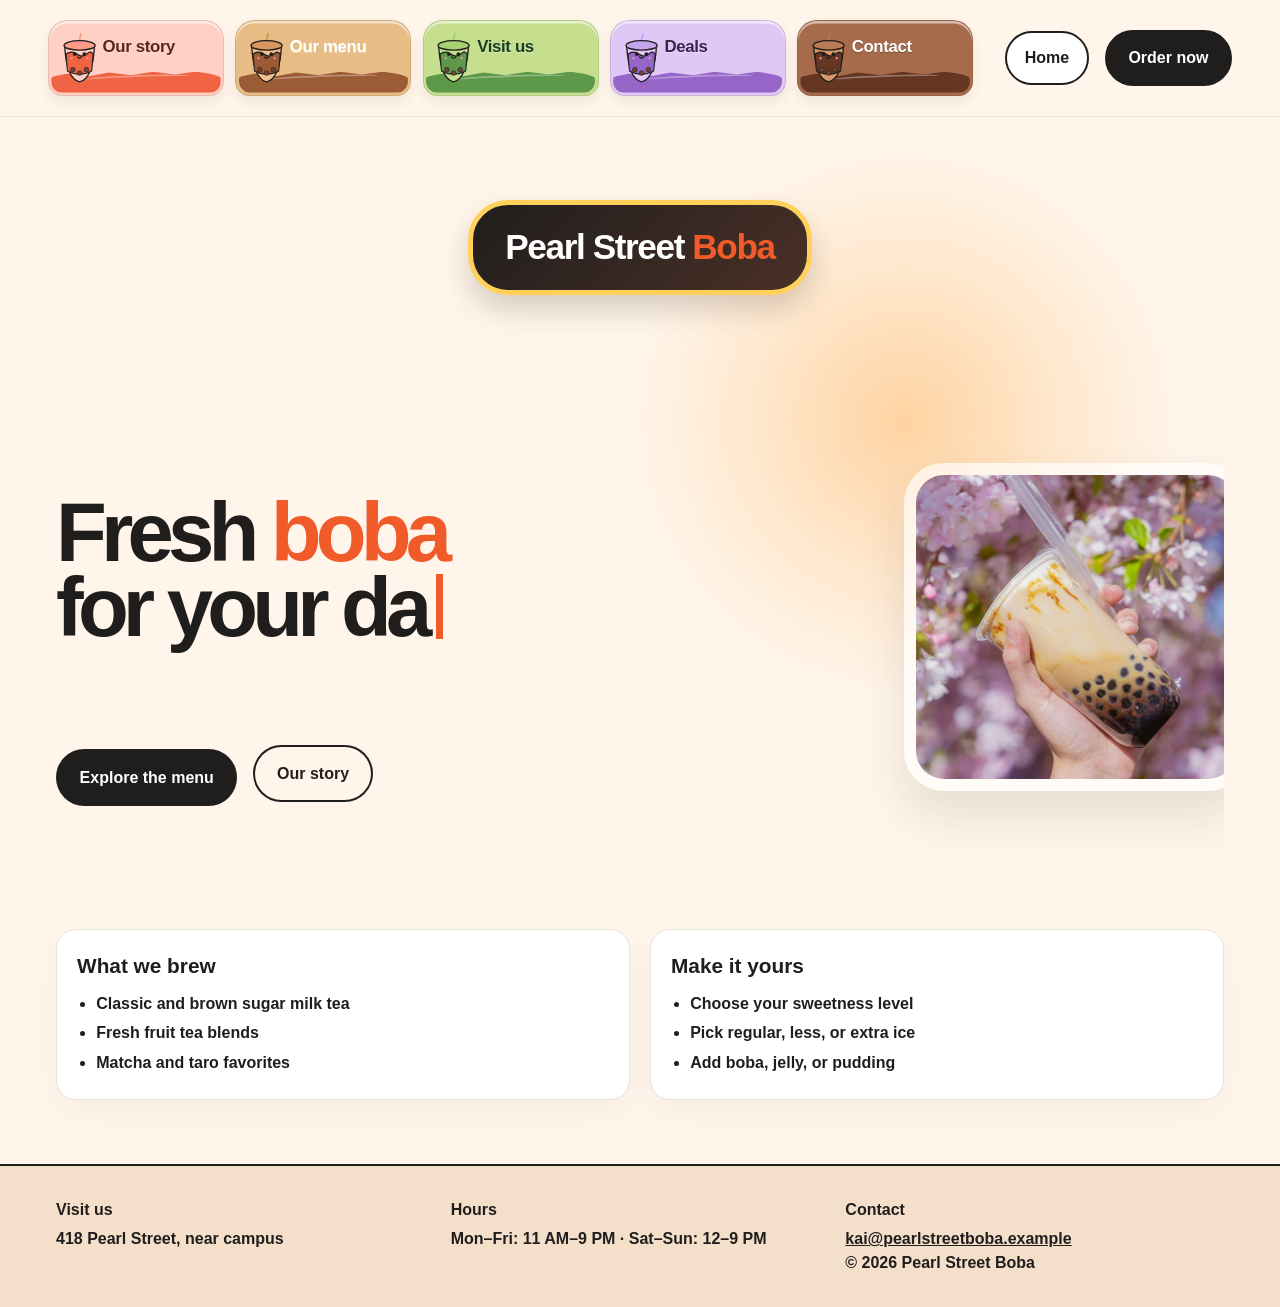
==== commit a5012e1f: "Remove homepage menu and add footer" ====
--- a/index.html
+++ b/index.html
@@ -667,6 +667,30 @@
       max-width: 82rem;
       margin: 0 auto;
       padding: 0 3.5rem 4rem;
+    }
+
+    .site-footer {
+      display: grid;
+      grid-template-columns: repeat(3, minmax(0, 1fr));
+      gap: 1rem;
+      padding: 2rem 3.5rem;
+      color: #201e1d;
+      background: #f3dfca;
+      border-top: 2px solid #201e1d;
+      font-weight: 700;
+    }
+
+    .site-footer h2 {
+      margin: 0 0 0.35rem;
+      font-size: 1rem;
+    }
+
+    .site-footer p {
+      margin: 0;
+    }
+
+    .site-footer a {
+      color: inherit;
     }
 
     .hero {
@@ -941,6 +965,11 @@
         padding-right: 1.5rem;
         padding-left: 1.5rem;
       }
+
+      .site-footer {
+        padding-right: 1.5rem;
+        padding-left: 1.5rem;
+      }
     }
 
     @media (max-width: 600px) {
@@ -986,6 +1015,12 @@
 
       .header-actions {
         gap: 0.5rem;
+      }
+
+      .site-footer {
+        grid-template-columns: 1fr;
+        padding-right: 1rem;
+        padding-left: 1rem;
       }
 
       .quick-picks-row {
@@ -1095,7 +1130,7 @@
 
     <div class="header-actions">
       <a class="header-home" href="index.html" aria-current="page">Home</a>
-      <a class="header-cta" href="#menu">Order now</a>
+      <a class="header-cta" href="our-menu.html">Order now</a>
     </div>
   </header>
 
@@ -1108,7 +1143,7 @@
         <h1 class="typing-headline" aria-label="Fresh boba for your day."><span data-typing="Fresh ">Fresh </span><span class="accent" data-typing="boba">boba</span><br /><span data-typing="for your day.">for your day.</span></h1>
         <p class="hero-support">Fresh tea, soft pearls, and bright flavors made right near campus.</p>
         <div class="hero-actions">
-          <a class="hero-button" href="#menu">Explore the menu</a>
+          <a class="hero-button" href="our-menu.html">Explore the menu</a>
           <a class="hero-secondary" href="our-story.html">Our story</a>
         </div>
       </div>
@@ -1136,96 +1171,23 @@
       </article>
     </section>
 
-    <section class="items-section" id="menu">
-      <h2>Menu</h2>
-      <div class="menu-layout">
-      <div>
-        <p>Drinks:</p>
-        <div class="drink-gallery">
-      <button class="drink-card" type="button" data-name="Brown Sugar Milk Tea" data-price="$6.00" data-info="Rich caramel flavor with chewy brown sugar pearls.">
-        <img src="images/brown-sugar-cup.jpg" alt="Brown sugar milk tea with boba" />
-        <span class="drink-card-copy">
-          <strong>Brown Sugar Milk Tea</strong>
-          <span>Rich caramel flavor with chewy brown sugar pearls.</span>
-        </span>
-      </button>
-      <button class="drink-card" type="button" data-name="Classic Milk Tea" data-price="$5.50" data-info="Smooth, creamy tea paired with classic boba.">
-        <img src="images/brown-sugar.jpg" alt="Milk tea with boba held in a cup" />
-        <span class="drink-card-copy">
-          <strong>Classic Milk Tea</strong>
-          <span>Smooth, creamy tea paired with classic boba.</span>
-        </span>
-      </button>
-      <button class="drink-card" type="button" data-name="Taro Milk Tea" data-price="$6.00" data-info="Creamy taro with a softly sweet, nutty finish.">
-        <img src="images/taro.jpg" alt="Taro milk tea" />
-        <span class="drink-card-copy">
-          <strong>Taro Milk Tea</strong>
-          <span>Creamy taro with a softly sweet, nutty finish.</span>
-        </span>
-      </button>
-      <button class="drink-card" type="button" data-name="Matcha Latte" data-price="$6.25" data-info="Earthy green tea layered with smooth milk.">
-        <img src="images/milk-tea.jpg" alt="Layered green tea drink" />
-        <span class="drink-card-copy">
-          <strong>Matcha Latte</strong>
-          <span>Earthy green tea layered with smooth milk.</span>
-        </span>
-      </button>
-      <button class="drink-card" type="button" data-name="Fresh Tea Blend" data-price="$5.50" data-info="A bright, layered drink with a refreshing finish.">
-        <img src="images/layered.jpg" alt="Green and pink layered tea" />
-        <span class="drink-card-copy">
-          <strong>Fresh Tea Blend</strong>
-          <span>A bright, layered drink with a refreshing finish.</span>
-        </span>
-      </button>
-      <button class="drink-card" type="button" data-name="Strawberry Fruit Tea" data-price="$5.50" data-info="Juicy strawberry tea balanced with citrusy lemon.">
-        <img src="images/strawberry.jpg" alt="Strawberry fruit tea with lemon" />
-        <span class="drink-card-copy">
-          <strong>Strawberry Fruit Tea</strong>
-          <span>Juicy strawberry tea balanced with citrusy lemon.</span>
-        </span>
-      </button>
-        </div>
-      </div>
-
-      <aside class="price-list">
-        <h3>Menu prices</h3>
-        <ul>
-          <li>Classic Milk Tea with Boba - $5.50</li>
-          <li>Brown Sugar Milk Tea - $6.00</li>
-          <li>Taro Milk Tea - $6.00</li>
-          <li>Matcha Latte with Boba - $6.25</li>
-          <li>Thai Tea - $5.75</li>
-          <li>Mango Green Tea - $5.50</li>
-          <li>Strawberry Fruit Tea - $5.50</li>
-          <li>Honey Lemon Green Tea - $5.25</li>
-          <li>Wintermelon Tea - $5.00</li>
-          <li>Oolong Milk Tea - $5.75</li>
-        </ul>
-
-        <h3>Toppings</h3>
-        <ul>
-          <li>Classic boba pearls - +$0.75</li>
-          <li>Brown sugar pearls - +$1.00</li>
-          <li>Lychee jelly - +$0.75</li>
-          <li>Aloe jelly - +$0.75</li>
-          <li>Pudding - +$0.75</li>
-        </ul>
-
-        <p>Sweetness: 0%, 30%, 50%, 70%, or 100%</p>
-        <p>Ice: Extra ice, regular ice, or less ice</p>
-      </aside>
-      </div>
-    </section>
-
   </main>
 
-  <aside class="drink-details" id="drink-details" aria-hidden="true">
-    <button class="details-close" type="button" aria-label="Close drink details">&times;</button>
-    <p class="details-label">Drink details</p>
-    <h2 id="details-title">Select a drink</h2>
-    <p id="details-info">Choose a boba card to see more information.</p>
-    <p><strong>Price:</strong> <span id="details-price">--</span></p>
-  </aside>
+  <footer class="site-footer">
+    <div>
+      <h2>Visit us</h2>
+      <p>418 Pearl Street, near campus</p>
+    </div>
+    <div>
+      <h2>Hours</h2>
+      <p>Mon–Fri: 11 AM–9 PM · Sat–Sun: 12–9 PM</p>
+    </div>
+    <div>
+      <h2>Contact</h2>
+      <p><a href="mailto:kai@pearlstreetboba.example">kai@pearlstreetboba.example</a></p>
+      <p>© 2026 Pearl Street Boba</p>
+    </div>
+  </footer>
 
   <script>
     const typingHeadline = document.querySelector('.typing-headline');
@@ -1257,33 +1219,6 @@
       }, typingDelay + 700);
     }
 
-    const detailsPanel = document.querySelector('#drink-details');
-    const detailsTitle = document.querySelector('#details-title');
-    const detailsInfo = document.querySelector('#details-info');
-    const detailsPrice = document.querySelector('#details-price');
-    const closeDetails = document.querySelector('.details-close');
-
-    document.querySelectorAll('.drink-card').forEach((card) => {
-      card.addEventListener('click', () => {
-        detailsTitle.textContent = card.dataset.name;
-        detailsInfo.textContent = card.dataset.info;
-        detailsPrice.textContent = card.dataset.price;
-        detailsPanel.classList.add('is-open');
-        detailsPanel.setAttribute('aria-hidden', 'false');
-      });
-    });
-
-    closeDetails.addEventListener('click', () => {
-      detailsPanel.classList.remove('is-open');
-      detailsPanel.setAttribute('aria-hidden', 'true');
-    });
-
-    document.addEventListener('keydown', (event) => {
-      if (event.key === 'Escape') {
-        detailsPanel.classList.remove('is-open');
-        detailsPanel.setAttribute('aria-hidden', 'true');
-      }
-    });
   </script>
 </body>
 </html>
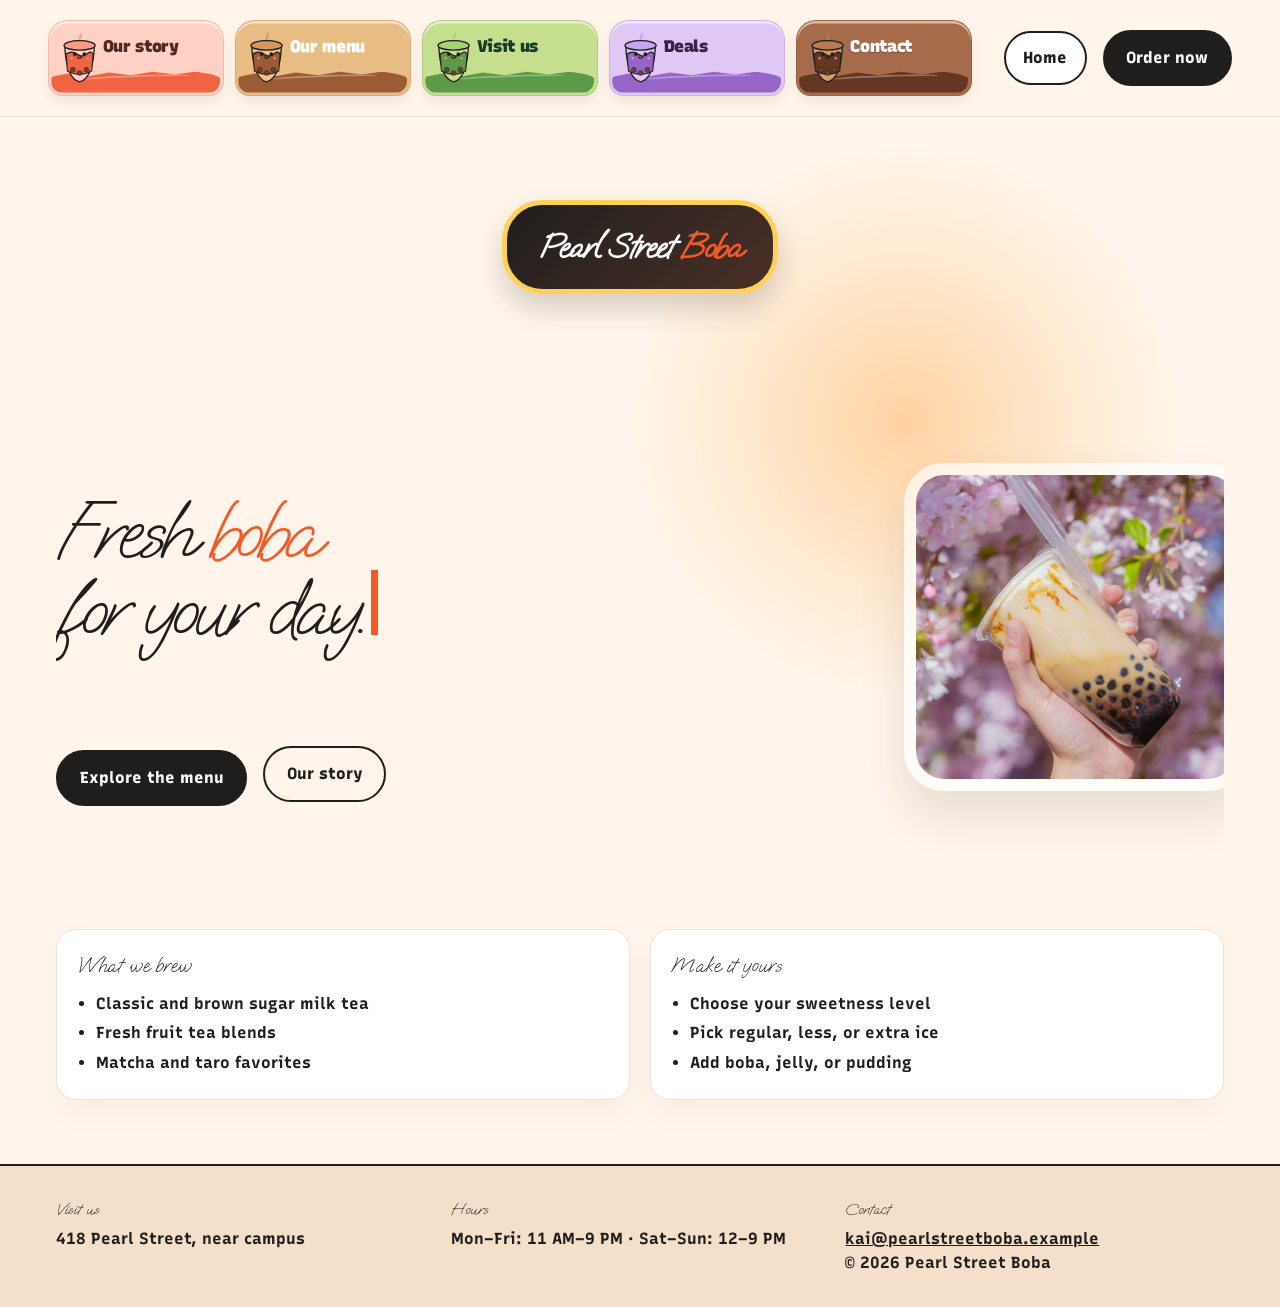
==== commit 84ffc9d1: "Use Oooh Baby and Recursive fonts" ====
--- a/index.html
+++ b/index.html
@@ -4,15 +4,27 @@
   <meta charset="UTF-8" />
   <meta name="viewport" content="width=device-width, initial-scale=1.0" />
   <title>Pearl Street Boba</title>
+  <link rel="preconnect" href="https://fonts.googleapis.com" />
+  <link rel="preconnect" href="https://fonts.gstatic.com" crossorigin />
+  <link href="https://fonts.googleapis.com/css2?family=Oooh+Baby&family=Recursive:wght@300..1000&display=swap" rel="stylesheet" />
   <style>
     body {
       margin: 0;
       padding: 1.5rem;
-      font-family: Arial, Helvetica, sans-serif;
+      font-family: "Recursive", Arial, Helvetica, sans-serif;
       font-size: 1rem;
       line-height: 1.5;
       color: #222;
       background: #f7f7f7;
+    }
+
+    h1,
+    h2,
+    h3,
+    h4,
+    .hero-logo {
+      font-family: "Oooh Baby", cursive;
+      font-weight: 400;
     }
 
     .top-tabs {
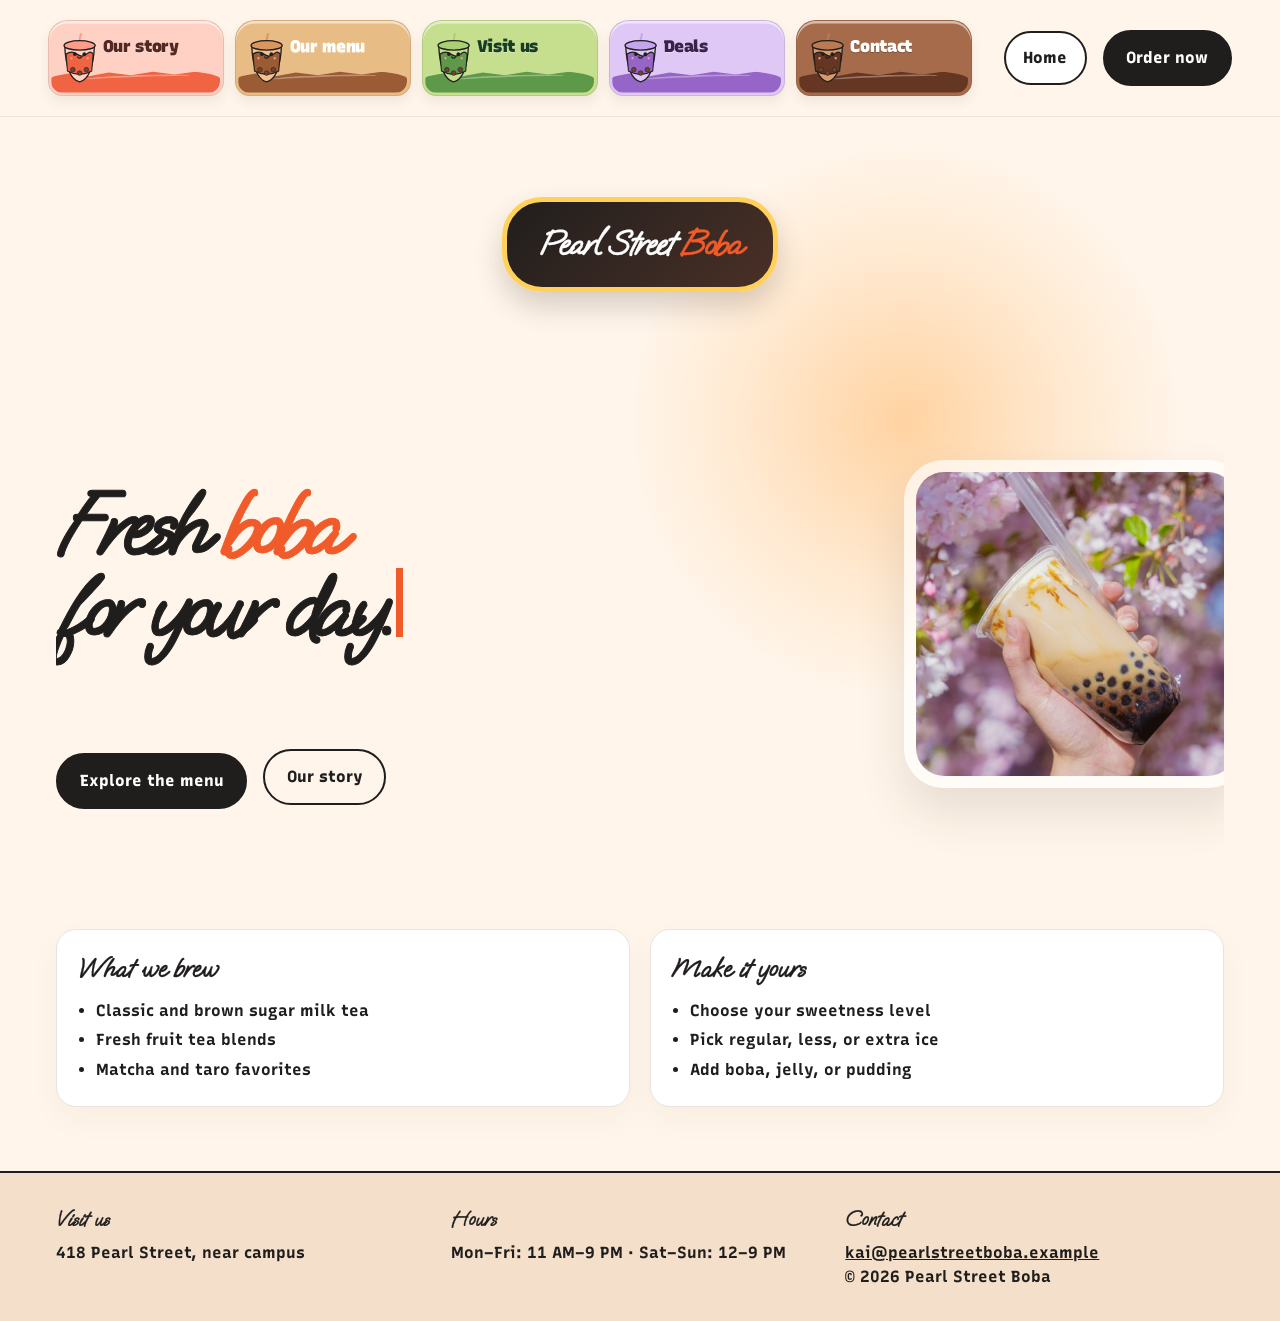
==== commit 4bf00ae9: "Improve Oooh Baby heading readability" ====
--- a/index.html
+++ b/index.html
@@ -24,7 +24,8 @@
     h4,
     .hero-logo {
       font-family: "Oooh Baby", cursive;
-      font-weight: 400;
+      font-weight: 700;
+      -webkit-text-stroke: 0.01em currentColor;
     }
 
     .top-tabs {
@@ -52,12 +53,12 @@
 
     h1 {
       margin: 0 0 0.35rem;
-      font-size: 2rem;
+      font-size: 2.25rem;
     }
 
     h2 {
       margin: 1.75rem 0 0.5rem;
-      font-size: 1.2rem;
+      font-size: 1.5rem;
     }
 
     p {
@@ -153,7 +154,7 @@
 
     .quick-pick h2 {
       margin: 0 0 0.65rem;
-      font-size: 1.3rem;
+      font-size: 1.6rem;
     }
 
     .quick-pick ul,
@@ -694,7 +695,7 @@
 
     .site-footer h2 {
       margin: 0 0 0.35rem;
-      font-size: 1rem;
+      font-size: 1.25rem;
     }
 
     .site-footer p {
@@ -740,7 +741,7 @@
     .hero h1 {
       max-width: 48rem;
       margin-bottom: 0.65rem;
-      font-size: clamp(3.25rem, 6.5vw, 5.8rem);
+      font-size: clamp(3.5rem, 7vw, 6.3rem);
       line-height: 0.9;
       letter-spacing: -0.07em;
     }
@@ -879,7 +880,7 @@
     }
 
     .shop-intro h1 {
-      font-size: clamp(2rem, 4vw, 3.5rem);
+      font-size: clamp(2.4rem, 5vw, 4rem);
       letter-spacing: -0.05em;
     }
 
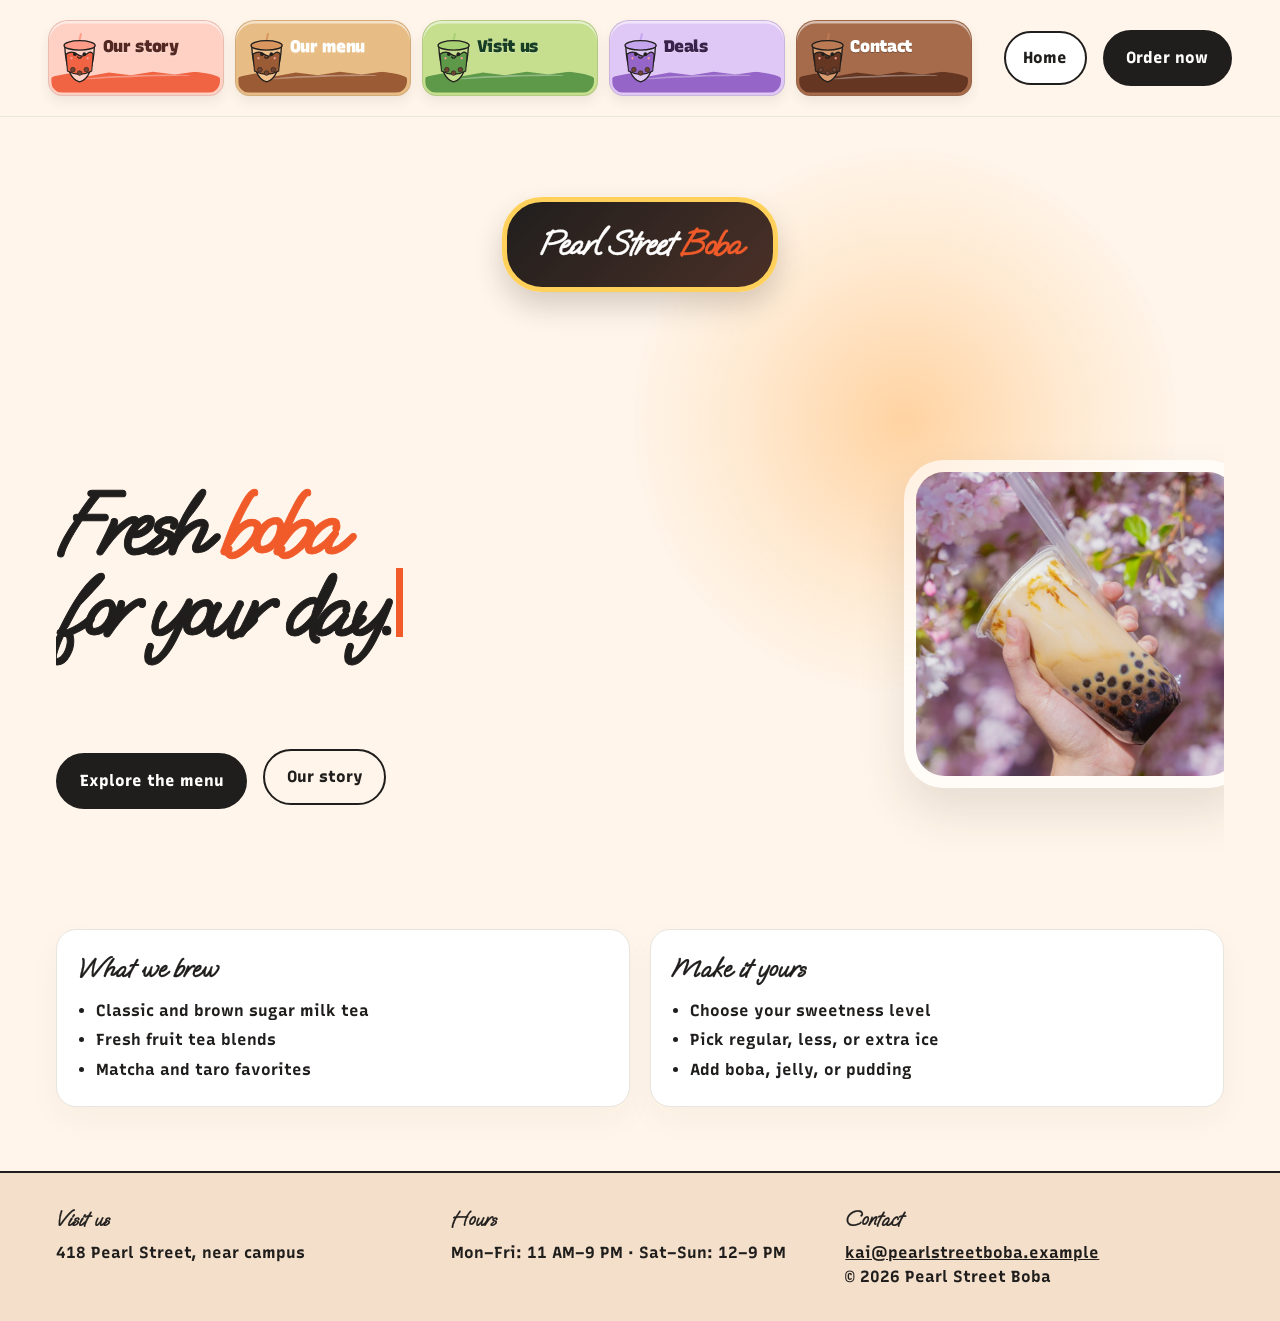
==== commit e47e8495: "Add subtle site animations" ====
--- a/index.html
+++ b/index.html
@@ -51,6 +51,13 @@
       background: #2f6f3e;
     }
 
+    .header-home,
+    .header-cta,
+    .hero-button,
+    .hero-secondary {
+      transition: transform 0.16s ease, color 0.16s ease, background-color 0.16s ease, box-shadow 0.16s ease;
+    }
+
     h1 {
       margin: 0 0 0.35rem;
       font-size: 2.25rem;
@@ -84,6 +91,18 @@
       padding: 2rem;
       background: #e8f3e8;
       border-radius: 0.5rem;
+      animation: hero-enter 0.45s ease-out both;
+    }
+
+    @keyframes hero-enter {
+      from {
+        opacity: 0;
+        transform: translateY(0.45rem);
+      }
+      to {
+        opacity: 1;
+        transform: translateY(0);
+      }
     }
 
     .hero h1 {
@@ -221,6 +240,7 @@
     .drink-card:focus-visible {
       transform: translateY(-0.2rem);
       border-color: #2f6f3e;
+      box-shadow: 0 0.6rem 1.2rem rgba(61, 46, 33, 0.12);
     }
 
     .drink-card img {
@@ -668,12 +688,16 @@
     .header-home:focus-visible {
       color: #fff;
       background: #201e1d;
+      transform: translateY(-0.1rem) scale(1.02);
+      box-shadow: 0 0.45rem 0.9rem rgba(61, 46, 33, 0.14);
     }
 
     .header-cta:hover,
     .hero-button:hover {
       color: #201e1d;
       background: transparent;
+      transform: translateY(-0.1rem) scale(1.02);
+      box-shadow: 0 0.45rem 0.9rem rgba(61, 46, 33, 0.14);
     }
 
     .page-content {
@@ -824,6 +848,8 @@
     .hero-secondary:hover {
       color: #fff;
       background: #201e1d;
+      transform: translateY(-0.1rem) scale(1.02);
+      box-shadow: 0 0.45rem 0.9rem rgba(61, 46, 33, 0.14);
     }
 
     .hero-visual {
@@ -867,6 +893,16 @@
 
     .hero-logo .accent {
       color: #f15b2a;
+    }
+
+    @media (prefers-reduced-motion: reduce) {
+      *,
+      *::before,
+      *::after {
+        animation-duration: 0.01ms !important;
+        animation-iteration-count: 1 !important;
+        transition-duration: 0.01ms !important;
+      }
     }
 
     .shop-intro {
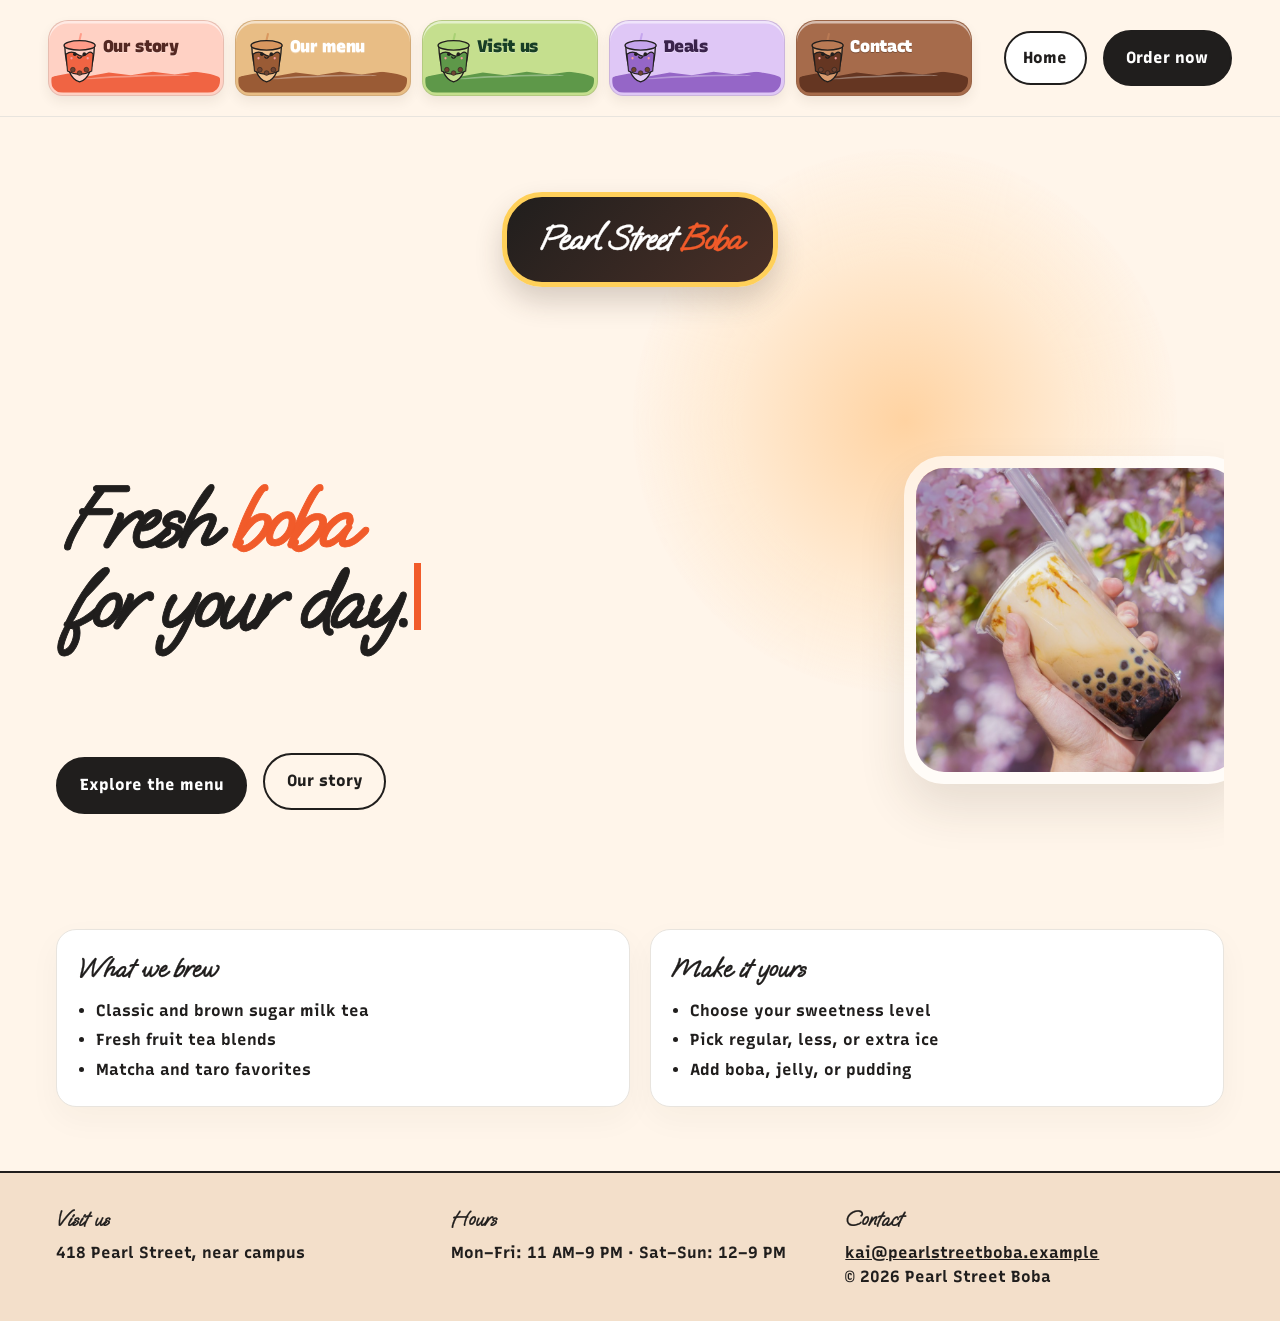
==== commit a0210cf8: "Fix clipped homepage headline" ====
--- a/index.html
+++ b/index.html
@@ -765,9 +765,11 @@
     .hero h1 {
       max-width: 48rem;
       margin-bottom: 0.65rem;
-      font-size: clamp(3.5rem, 7vw, 6.3rem);
-      line-height: 0.9;
-      letter-spacing: -0.07em;
+      padding: 0.08em 0.08em 0.12em;
+      font-size: clamp(3.35rem, 6.7vw, 6rem);
+      line-height: 0.95;
+      letter-spacing: -0.045em;
+      overflow: visible;
     }
 
     .hero h1 .accent {
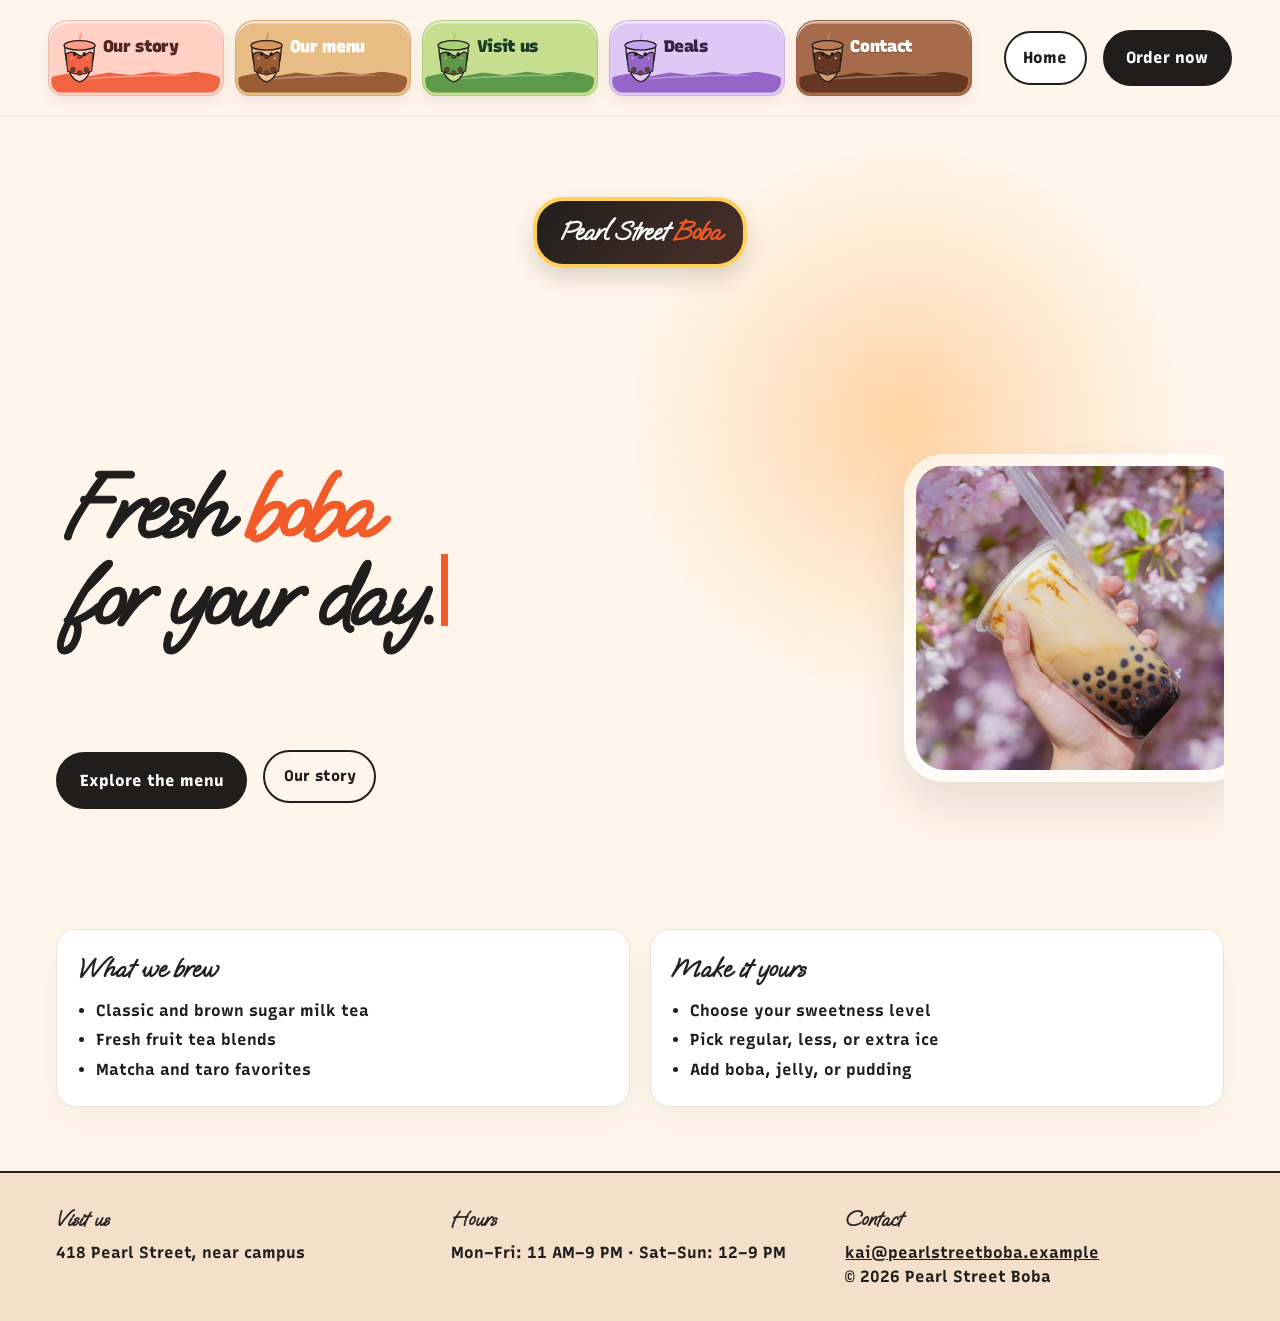
==== commit 3d3e1eb6: "Improve homepage visual hierarchy" ====
--- a/index.html
+++ b/index.html
@@ -759,14 +759,14 @@
     }
 
     .hero-copy {
-      max-width: 45rem;
+      max-width: 47rem;
     }
 
     .hero h1 {
-      max-width: 48rem;
+      max-width: 44rem;
       margin-bottom: 0.65rem;
       padding: 0.08em 0.08em 0.12em;
-      font-size: clamp(3.35rem, 6.7vw, 6rem);
+      font-size: clamp(3.5rem, 7.2vw, 6.3rem);
       line-height: 0.95;
       letter-spacing: -0.045em;
       overflow: visible;
@@ -794,10 +794,10 @@
     }
 
     .hero-copy > p {
-      max-width: 42rem;
+      max-width: 35rem;
       color: #201e1d;
-      font-size: clamp(1.1rem, 2vw, 1.35rem);
-      font-weight: 700;
+      font-size: clamp(1rem, 1.6vw, 1.2rem);
+      font-weight: 600;
     }
 
     .hero-support.ink-pending {
@@ -835,15 +835,16 @@
       display: flex;
       align-items: center;
       gap: 1rem;
-      margin-top: 1.25rem;
+      margin-top: 1.5rem;
     }
 
     .hero-secondary {
-      padding: 0.9rem 1.35rem;
+      padding: 0.8rem 1.15rem;
       color: #201e1d;
       border: 2px solid #201e1d;
       border-radius: 2rem;
       font-weight: 800;
+      font-size: 0.95rem;
       text-decoration: none;
     }
 
@@ -855,8 +856,8 @@
     }
 
     .hero-visual {
-      width: min(100%, 25rem);
-      margin: -3rem 5% 0 auto;
+      width: min(100%, 23rem);
+      margin: -2rem 5% 0 auto;
     }
 
     .hero-visual img {
@@ -879,14 +880,14 @@
       justify-content: center;
       width: max-content;
       max-width: calc(100% - 2.4rem);
-      margin: 0 auto 1rem;
-      padding: 1rem 2rem;
+      margin: 0 auto 0.65rem;
+      padding: 0.7rem 1.45rem;
       color: #fff;
       background: linear-gradient(135deg, #201e1d, #4a3027);
-      border: 0.35rem solid #ffd05a;
-      border-radius: 2.5rem;
-      box-shadow: 0 0.9rem 1.75rem rgba(61, 46, 33, 0.2);
-      font-size: clamp(1.4rem, 3vw, 2.2rem);
+      border: 0.28rem solid #ffd05a;
+      border-radius: 1.9rem;
+      box-shadow: 0 0.65rem 1.25rem rgba(61, 46, 33, 0.16);
+      font-size: clamp(1.15rem, 2.2vw, 1.7rem);
       font-weight: 800;
       letter-spacing: -0.04em;
       white-space: nowrap;
